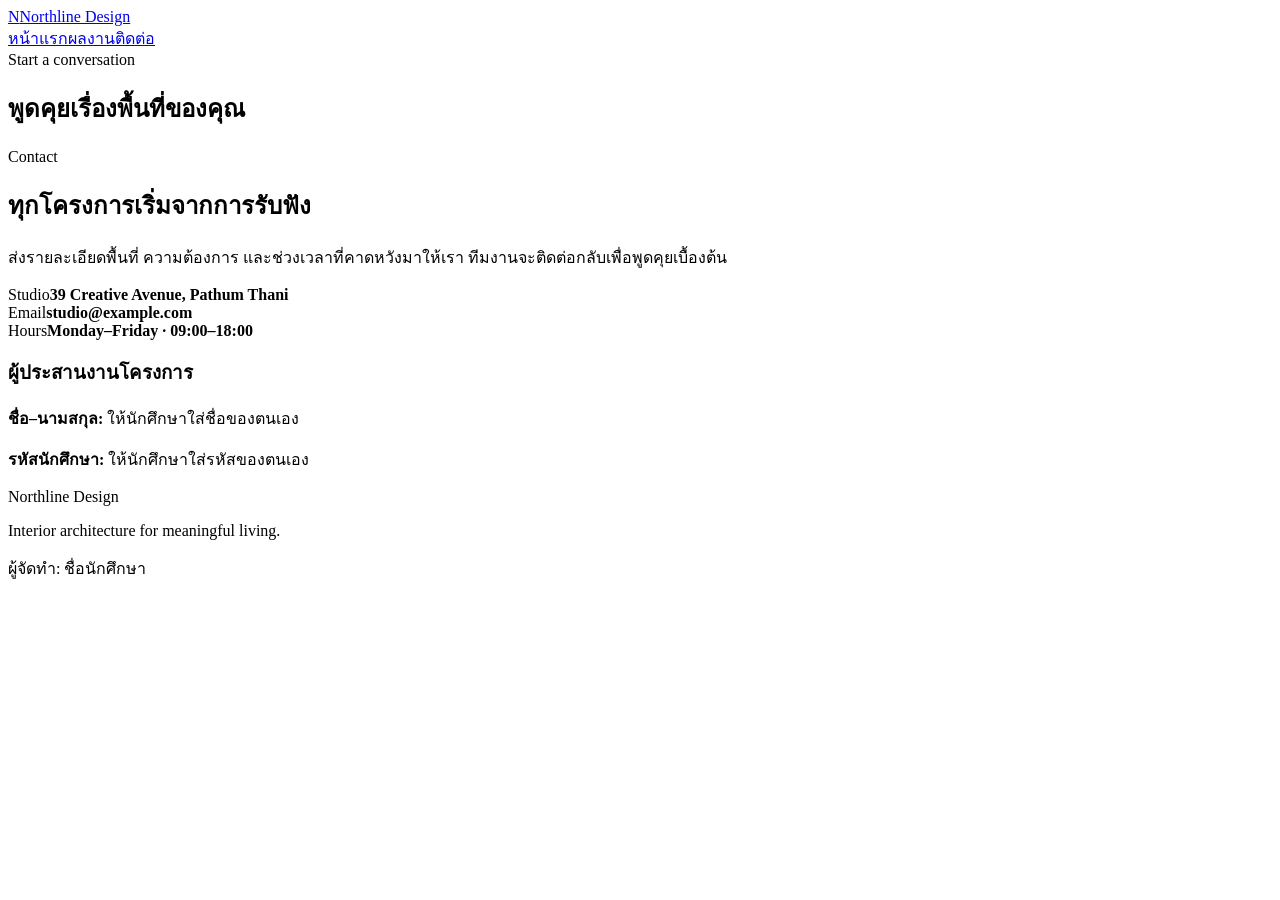
==== contact.html @ 9e7612ab "Add files via upload" ====
<!doctype html><html lang="th"><head><meta charset="utf-8"><meta name="viewport" content="width=device-width,initial-scale=1"><title>ติดต่อ | Northline Design</title><link rel="stylesheet" href="assets/style.css"></head><body><div class="topline"></div><header class="site-header"><nav class="nav container"><a class="brand" href="home.html"><span class="brand-mark">N</span><span class="brand-name">Northline Design</span></a><div class="nav-links"><a href="home.html">หน้าแรก</a><a href="portfolio.html">ผลงาน</a><a href="inquiry.html">ติดต่อ</a></div></nav></header><main><section class="page-head"><div class="container"><div class="overline">Start a conversation</div><h1>พูดคุยเรื่องพื้นที่ของคุณ</h1></div></section><section class="contact-wrap"><div class="container contact-grid"><div class="contact-dark"><div class="overline">Contact</div><h2>ทุกโครงการเริ่มจากการรับฟัง</h2><p>ส่งรายละเอียดพื้นที่ ความต้องการ และช่วงเวลาที่คาดหวังมาให้เรา ทีมงานจะติดต่อกลับเพื่อพูดคุยเบื้องต้น</p></div><div class="contact-light"><div class="detail"><span>Studio</span><strong>39 Creative Avenue, Pathum Thani</strong></div><div class="detail"><span>Email</span><strong>studio@example.com</strong></div><div class="detail"><span>Hours</span><strong>Monday–Friday · 09:00–18:00</strong></div><div class="student-box"><h3>ผู้ประสานงานโครงการ</h3><p><strong>ชื่อ–นามสกุล:</strong> ให้นักศึกษาใส่ชื่อของตนเอง</p><p><strong>รหัสนักศึกษา:</strong> ให้นักศึกษาใส่รหัสของตนเอง</p></div></div></div></section></main><footer class="site-footer"><div class="container footer-grid"><div><div class="footer-brand">Northline Design</div><p>Interior architecture for meaningful living.</p></div><div class="footer-student">ผู้จัดทำ: ชื่อนักศึกษา</div></div></footer></body></html>
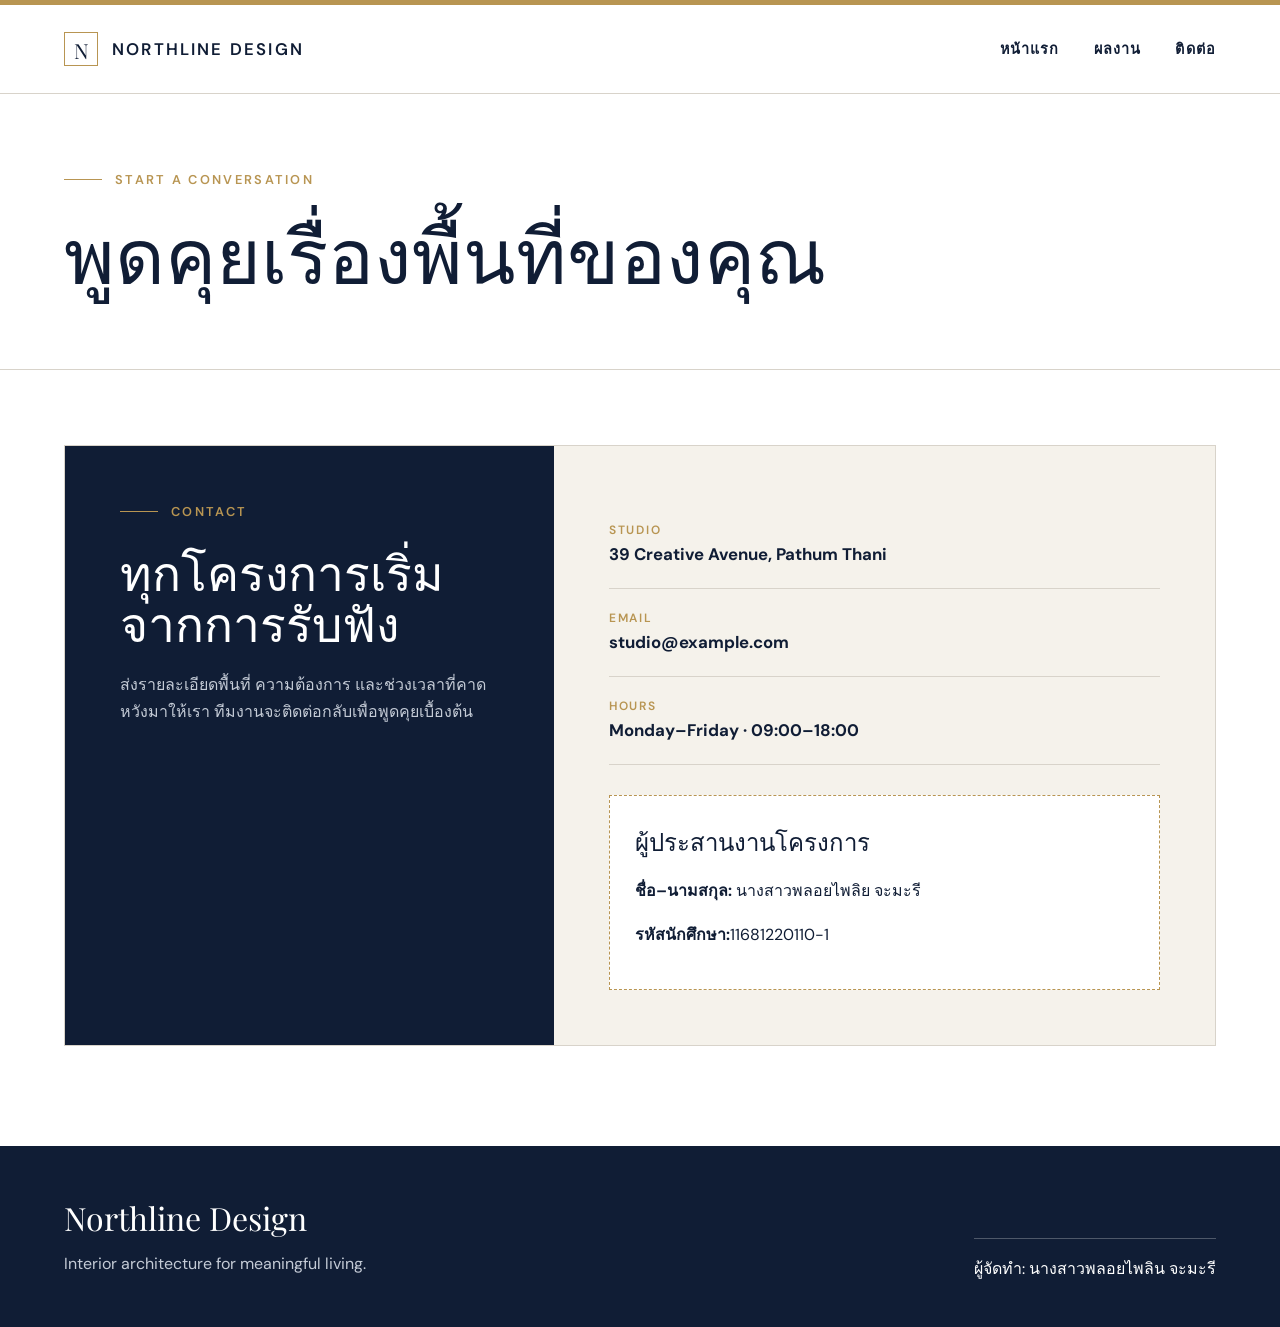
==== commit 6e6d2a4d: "Update contact.html" ====
--- a/contact.html
+++ b/contact.html
@@ -1 +1,2 @@
-<!doctype html><html lang="th"><head><meta charset="utf-8"><meta name="viewport" content="width=device-width,initial-scale=1"><title>ติดต่อ | Northline Design</title><link rel="stylesheet" href="assets/style.css"></head><body><div class="topline"></div><header class="site-header"><nav class="nav container"><a class="brand" href="home.html"><span class="brand-mark">N</span><span class="brand-name">Northline Design</span></a><div class="nav-links"><a href="home.html">หน้าแรก</a><a href="portfolio.html">ผลงาน</a><a href="inquiry.html">ติดต่อ</a></div></nav></header><main><section class="page-head"><div class="container"><div class="overline">Start a conversation</div><h1>พูดคุยเรื่องพื้นที่ของคุณ</h1></div></section><section class="contact-wrap"><div class="container contact-grid"><div class="contact-dark"><div class="overline">Contact</div><h2>ทุกโครงการเริ่มจากการรับฟัง</h2><p>ส่งรายละเอียดพื้นที่ ความต้องการ และช่วงเวลาที่คาดหวังมาให้เรา ทีมงานจะติดต่อกลับเพื่อพูดคุยเบื้องต้น</p></div><div class="contact-light"><div class="detail"><span>Studio</span><strong>39 Creative Avenue, Pathum Thani</strong></div><div class="detail"><span>Email</span><strong>studio@example.com</strong></div><div class="detail"><span>Hours</span><strong>Monday–Friday · 09:00–18:00</strong></div><div class="student-box"><h3>ผู้ประสานงานโครงการ</h3><p><strong>ชื่อ–นามสกุล:</strong> ให้นักศึกษาใส่ชื่อของตนเอง</p><p><strong>รหัสนักศึกษา:</strong> ให้นักศึกษาใส่รหัสของตนเอง</p></div></div></div></section></main><footer class="site-footer"><div class="container footer-grid"><div><div class="footer-brand">Northline Design</div><p>Interior architecture for meaningful living.</p></div><div class="footer-student">ผู้จัดทำ: ชื่อนักศึกษา</div></div></footer></body></html>
+<!doctype html><html lang="th"><head><meta charset="utf-8"><meta name="viewport" content="width=device-width,initial-scale=1"><title>ติดต่อ | Northline Design</title><link rel="stylesheet" href="assets/style.css"></head><body><div class="topline"></div><header class="site-header"><nav class="nav container"><a class="brand" href="home.html"><span class="brand-mark">N</span><span class="brand-name">Northline Design</span></a><div class="nav-links"><a href="index.html">หน้าแรก</a><a href="projects.html">ผลงาน</a><a href="contact.html">ติดต่อ</a></div></nav></header><main><section class="page-head"><div class="container"><div class="overline">Start a conversation</div><h1>พูดคุยเรื่องพื้นที่ของคุณ</h1></div></section><section class="contact-wrap"><div class="container contact-grid"><div class="contact-dark"><div class="overline">Contact</div><h2>ทุกโครงการเริ่มจากการรับฟัง</h2><p>ส่งรายละเอียดพื้นที่ ความต้องการ และช่วงเวลาที่คาดหวังมาให้เรา ทีมงานจะติดต่อกลับเพื่อพูดคุยเบื้องต้น</p></div><div class="contact-light"><div class="detail"><span>Studio</span><strong>39 Creative Avenue, Pathum Thani</strong></div><div class="detail"><span>Email</span><strong>studio@example.com</strong></div><div class="detail"><span>Hours</span><strong>Monday–Friday · 09:00–18:00</strong></div><div class="student-box"><h3>ผู้ประสานงานโครงการ</h3><p><strong>ชื่อ–นามสกุล:</strong> นางสาวพลอยไพลิย จะมะรี</p><p><strong>รหัสนักศึกษา:</strong>11681220110-1</p></div></div></div></section></main><footer class="site-footer"><div class="container footer-grid"><div><div class="footer-brand">Northline Design</div><p>Interior architecture for meaningful living.</p></div><div class="footer-student">ผู้จัดทำ: นางสาวพลอยไพลิน จะมะรี</div></div></footer>
+</body></html>
--- a/assets/style.css
+++ b/assets/style.css
@@ -0,0 +1,2 @@
+@import url('https://fonts.googleapis.com/css2?family=DM+Sans:wght@400;500;600&family=Playfair+Display:wght@500;600&display=swap');
+:root{--navy:#101d35;--navy-soft:#1b2b47;--gold:#b89552;--cream:#f5f2eb;--white:#fff;--line:#d8d3ca;--muted:#637083}*{box-sizing:border-box}html{scroll-behavior:smooth}body{margin:0;background:var(--white);color:var(--navy);font-family:"DM Sans",Arial,"Noto Sans Thai",sans-serif;line-height:1.7}.container{width:min(1180px,90%);margin:auto}.topline{height:5px;background:var(--gold)}.site-header{background:rgba(255,255,255,.96);border-bottom:1px solid var(--line);position:sticky;top:0;z-index:10}.nav{min-height:88px;display:flex;align-items:center;justify-content:space-between;gap:32px}.brand{color:var(--navy);text-decoration:none;display:flex;align-items:center;gap:14px}.brand-mark{width:34px;height:34px;border:1px solid var(--gold);display:grid;place-items:center;font-family:"Playfair Display",serif;font-size:1.3rem}.brand-name{font-size:1.05rem;font-weight:600;letter-spacing:.13em;text-transform:uppercase}.nav-links{display:flex;gap:34px}.nav-links a{color:var(--navy);font-size:.9rem;font-weight:600;letter-spacing:.08em;text-decoration:none;text-transform:uppercase}.nav-links a:hover{color:var(--gold)}.hero{padding:72px 0 90px}.hero-grid{display:grid;grid-template-columns:.78fr 1.22fr;gap:70px;align-items:end}.overline{display:flex;align-items:center;gap:13px;color:var(--gold);font-size:.8rem;font-weight:600;letter-spacing:.18em;text-transform:uppercase}.overline:before{content:"";width:38px;height:1px;background:var(--gold)}h1,h2,h3{font-family:"Playfair Display","Times New Roman",serif;font-weight:500}.hero h1{font-size:clamp(3.8rem,7vw,7.8rem);line-height:.9;letter-spacing:-.05em;margin:28px 0 32px}.hero-copy{font-size:1.06rem;color:var(--muted);max-width:530px}.button{display:inline-flex;align-items:center;gap:22px;margin-top:22px;padding:15px 21px;background:var(--navy);border:1px solid var(--navy);color:white;font-size:.82rem;font-weight:600;letter-spacing:.12em;text-decoration:none;text-transform:uppercase;transition:.25s}.button:hover{background:var(--gold);border-color:var(--gold)}.button span{font-size:1.2rem}.hero-visual{position:relative}.hero-visual img{display:block;width:100%;height:650px;object-fit:cover;background:var(--cream)}.image-note{position:absolute;left:-45px;bottom:35px;padding:19px 25px;background:var(--white);border-left:4px solid var(--gold);box-shadow:0 16px 45px rgba(16,29,53,.14)}.image-note strong{display:block;font-family:"Playfair Display",serif;font-size:1.3rem}.image-note small{color:var(--muted);letter-spacing:.08em}.principles{padding:70px 0;background:var(--cream);border-top:1px solid var(--line);border-bottom:1px solid var(--line)}.principle-grid{display:grid;grid-template-columns:1.1fr repeat(3,1fr);gap:0}.principle-intro{padding-right:45px}.principle-intro h2{font-size:2.5rem;line-height:1.1;margin:12px 0}.principle{padding:12px 32px;border-left:1px solid var(--line)}.number{color:var(--gold);font-size:.8rem;letter-spacing:.15em}.principle h3{font-size:1.55rem;margin:22px 0 10px}.principle p{color:var(--muted);font-size:.93rem}.page-head{padding:75px 0 55px;border-bottom:1px solid var(--line)}.page-head h1{font-size:clamp(3.4rem,6vw,6.5rem);line-height:.95;margin:25px 0}.page-head p{max-width:650px;color:var(--muted);font-size:1.08rem}.projects{padding:65px 0 90px}.project{display:grid;grid-template-columns:1.15fr .85fr;gap:55px;align-items:center;padding:45px 0;border-bottom:1px solid var(--line)}.project:nth-child(even){grid-template-columns:.85fr 1.15fr}.project:nth-child(even) img{order:2}.project img{width:100%;height:430px;object-fit:cover;background:var(--cream)}.project-meta{color:var(--gold);font-size:.8rem;letter-spacing:.15em;text-transform:uppercase}.project h2{font-size:2.8rem;line-height:1.05;margin:18px 0}.project p{color:var(--muted)}.contact-wrap{padding:75px 0 100px}.contact-grid{display:grid;grid-template-columns:.85fr 1.15fr;border:1px solid var(--line)}.contact-dark{padding:55px;background:var(--navy);color:white}.contact-dark h2{font-size:3rem;line-height:1.05;margin:24px 0}.contact-dark p{color:#c4cbd6}.contact-light{padding:55px;background:var(--cream)}.detail{padding:19px 0;border-bottom:1px solid var(--line)}.detail span{display:block;color:var(--gold);font-size:.75rem;font-weight:600;letter-spacing:.15em;text-transform:uppercase}.detail strong{font-size:1.05rem}.student-box{margin-top:30px;padding:25px;border:1px dashed var(--gold);background:white}.student-box h3{margin:0 0 15px;font-size:1.5rem}.site-footer{padding:45px 0;background:var(--navy);color:white}.footer-grid{display:grid;grid-template-columns:1fr auto;gap:30px;align-items:end}.footer-brand{font-family:"Playfair Display",serif;font-size:2rem}.site-footer p{margin:5px 0;color:#c4cbd6}.footer-student{text-align:right;border-top:1px solid #ffffff42;padding-top:16px}@media(max-width:820px){.nav{align-items:flex-start;flex-direction:column;padding:20px 0}.nav-links{width:100%;justify-content:space-between;gap:10px}.hero-grid,.principle-grid,.project,.project:nth-child(even),.contact-grid{grid-template-columns:1fr}.hero-visual img{height:460px}.image-note{left:18px}.principle-intro{padding:0 0 30px}.principle{padding:25px 0;border-left:0;border-top:1px solid var(--line)}.project:nth-child(even) img{order:0}.footer-grid{grid-template-columns:1fr}.footer-student{text-align:left}}
